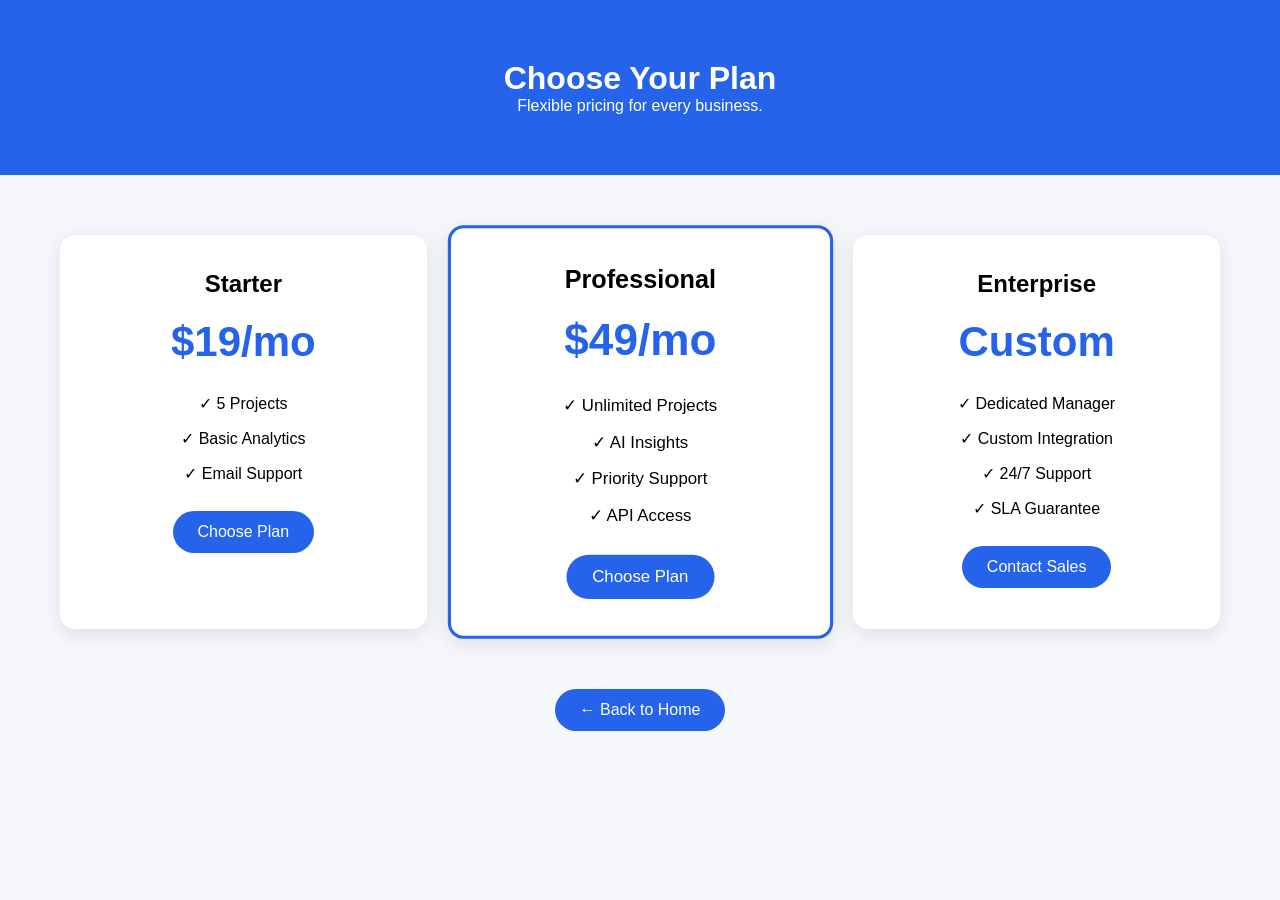
==== pricing.html @ 26aedcf0 "Create pricing.html" ====
<!DOCTYPE html>
<html lang="en">
<head>
<meta charset="UTF-8">
<meta name="viewport" content="width=device-width, initial-scale=1.0">
<title>Pricing | Nexora Solutions</title>

<style>
*{
    margin:0;
    padding:0;
    box-sizing:border-box;
    font-family:Arial,sans-serif;
}

body{
    background:#f5f7fa;
}

header{
    background:#2563eb;
    color:white;
    text-align:center;
    padding:60px 20px;
}

.pricing-container{
    max-width:1200px;
    margin:auto;
    padding:60px 20px;
    display:grid;
    grid-template-columns:repeat(auto-fit,minmax(280px,1fr));
    gap:30px;
}

.card{
    background:white;
    padding:35px;
    border-radius:15px;
    text-align:center;
    box-shadow:0 5px 20px rgba(0,0,0,0.1);
}

.card h2{
    margin-bottom:15px;
}

.price{
    font-size:42px;
    color:#2563eb;
    margin:20px 0;
    font-weight:bold;
}

ul{
    list-style:none;
    margin:20px 0;
}

ul li{
    padding:8px;
}

.btn{
    display:inline-block;
    background:#2563eb;
    color:white;
    padding:12px 25px;
    text-decoration:none;
    border-radius:25px;
}

.featured{
    transform:scale(1.05);
    border:3px solid #2563eb;
}

.back{
    text-align:center;
    margin-bottom:40px;
}
</style>
</head>
<body>

<header>
    <h1>Choose Your Plan</h1>
    <p>Flexible pricing for every business.</p>
</header>

<div class="pricing-container">

    <div class="card">
        <h2>Starter</h2>
        <div class="price">$19/mo</div>

        <ul>
            <li>✓ 5 Projects</li>
            <li>✓ Basic Analytics</li>
            <li>✓ Email Support</li>
        </ul>

        <a href="#" class="btn">Choose Plan</a>
    </div>

    <div class="card featured">
        <h2>Professional</h2>
        <div class="price">$49/mo</div>

        <ul>
            <li>✓ Unlimited Projects</li>
            <li>✓ AI Insights</li>
            <li>✓ Priority Support</li>
            <li>✓ API Access</li>
        </ul>

        <a href="#" class="btn">Choose Plan</a>
    </div>

    <div class="card">
        <h2>Enterprise</h2>
        <div class="price">Custom</div>

        <ul>
            <li>✓ Dedicated Manager</li>
            <li>✓ Custom Integration</li>
            <li>✓ 24/7 Support</li>
            <li>✓ SLA Guarantee</li>
        </ul>

        <a href="#" class="btn">Contact Sales</a>
    </div>

</div>

<div class="back">
    <a href="index.html" class="btn">← Back to Home</a>
</div>

</body>
</html>
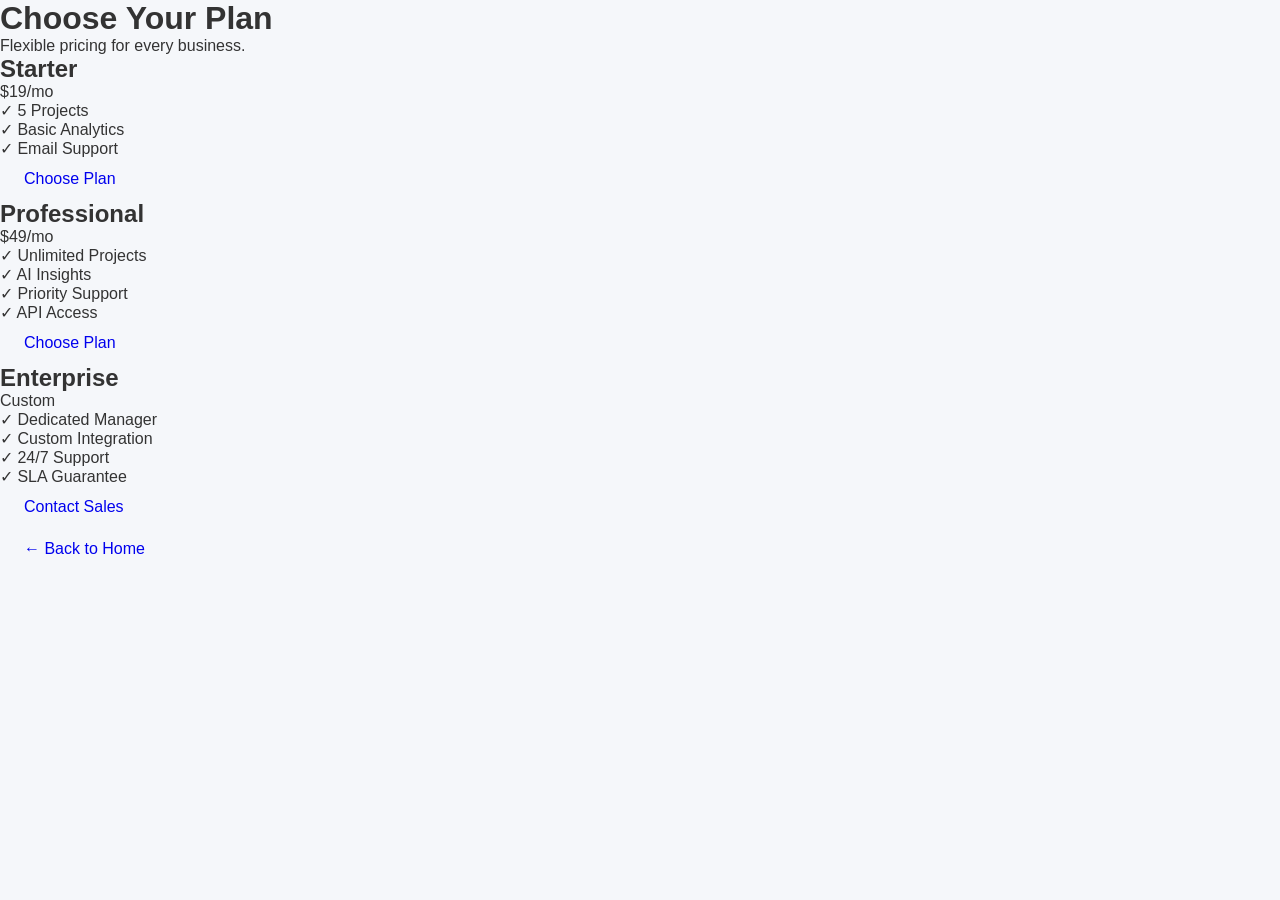
==== commit d7b8abe1: "Update pricing.html" ====
--- a/pricing.html
+++ b/pricing.html
@@ -2,84 +2,9 @@
 <html lang="en">
 <head>
 <meta charset="UTF-8">
-<meta name="viewport" content="width=device-width, initial-scale=1.0">
-<title>Pricing | Nexora Solutions</title>
+    <title>Nexora Solutions</title>
 
-<style>
-*{
-    margin:0;
-    padding:0;
-    box-sizing:border-box;
-    font-family:Arial,sans-serif;
-}
-
-body{
-    background:#f5f7fa;
-}
-
-header{
-    background:#2563eb;
-    color:white;
-    text-align:center;
-    padding:60px 20px;
-}
-
-.pricing-container{
-    max-width:1200px;
-    margin:auto;
-    padding:60px 20px;
-    display:grid;
-    grid-template-columns:repeat(auto-fit,minmax(280px,1fr));
-    gap:30px;
-}
-
-.card{
-    background:white;
-    padding:35px;
-    border-radius:15px;
-    text-align:center;
-    box-shadow:0 5px 20px rgba(0,0,0,0.1);
-}
-
-.card h2{
-    margin-bottom:15px;
-}
-
-.price{
-    font-size:42px;
-    color:#2563eb;
-    margin:20px 0;
-    font-weight:bold;
-}
-
-ul{
-    list-style:none;
-    margin:20px 0;
-}
-
-ul li{
-    padding:8px;
-}
-
-.btn{
-    display:inline-block;
-    background:#2563eb;
-    color:white;
-    padding:12px 25px;
-    text-decoration:none;
-    border-radius:25px;
-}
-
-.featured{
-    transform:scale(1.05);
-    border:3px solid #2563eb;
-}
-
-.back{
-    text-align:center;
-    margin-bottom:40px;
-}
-</style>
+    <link rel="stylesheet" href="css/style.css">
 </head>
 <body>
 
--- a/css/style.css
+++ b/css/style.css
@@ -0,0 +1,27 @@
+*{
+    margin:0;
+    padding:0;
+    box-sizing:border-box;
+}
+
+body{
+    font-family:Arial, sans-serif;
+    background:#f5f7fa;
+    color:#333;
+}
+
+.btn{
+    display:inline-block;
+    padding:12px 24px;
+    border-radius:25px;
+    text-decoration:none;
+}
+
+.btn-primary{
+    background:#2563eb;
+    color:white;
+}
+
+.btn-primary:hover{
+    background:#1d4ed8;
+}
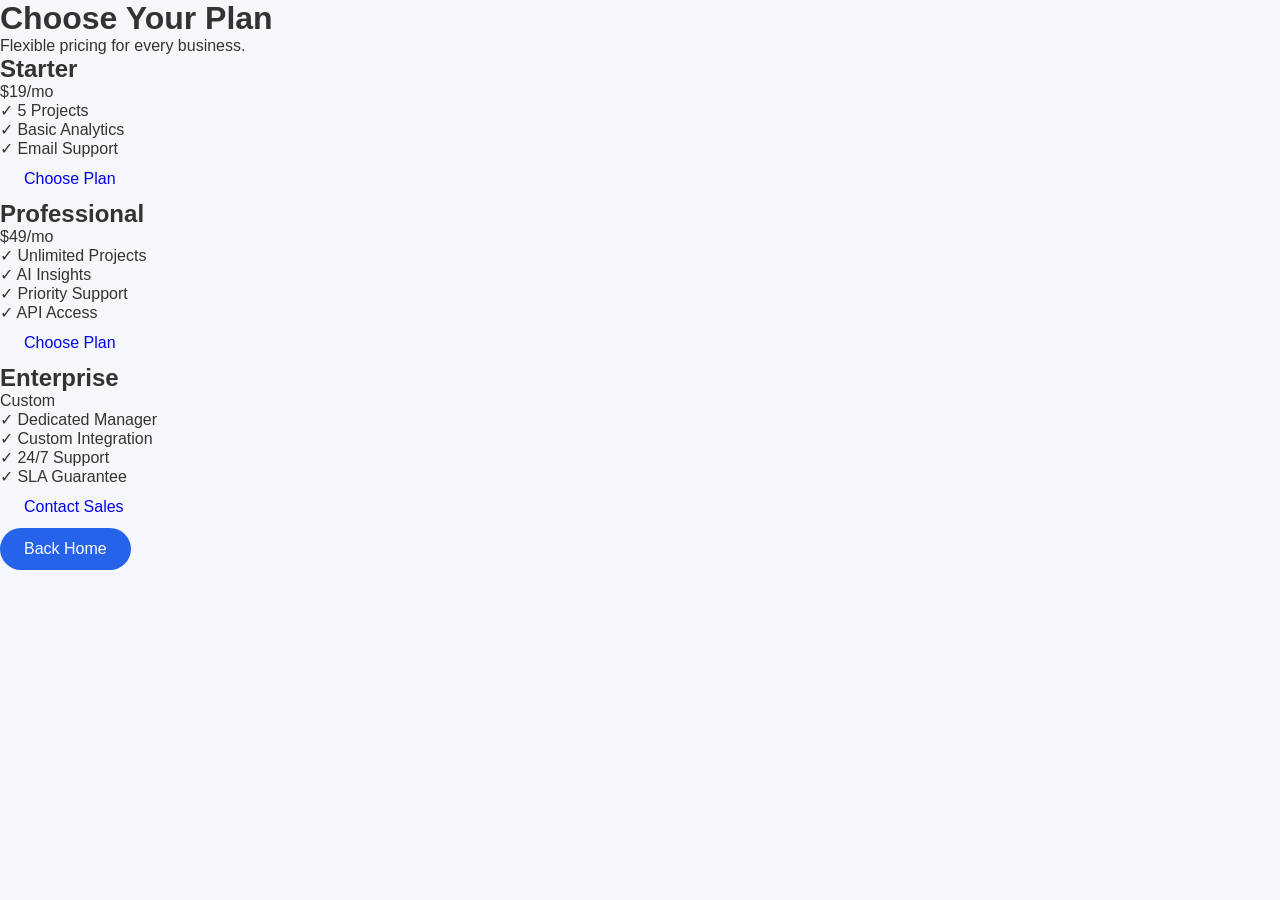
==== commit 72518b6b: "Update pricing.html" ====
--- a/pricing.html
+++ b/pricing.html
@@ -59,7 +59,9 @@
 </div>
 
 <div class="back">
-    <a href="index.html" class="btn">← Back to Home</a>
+    <a href="index.html" class="btn btn-primary">
+    Back Home
+</a>
 </div>
 
 </body>
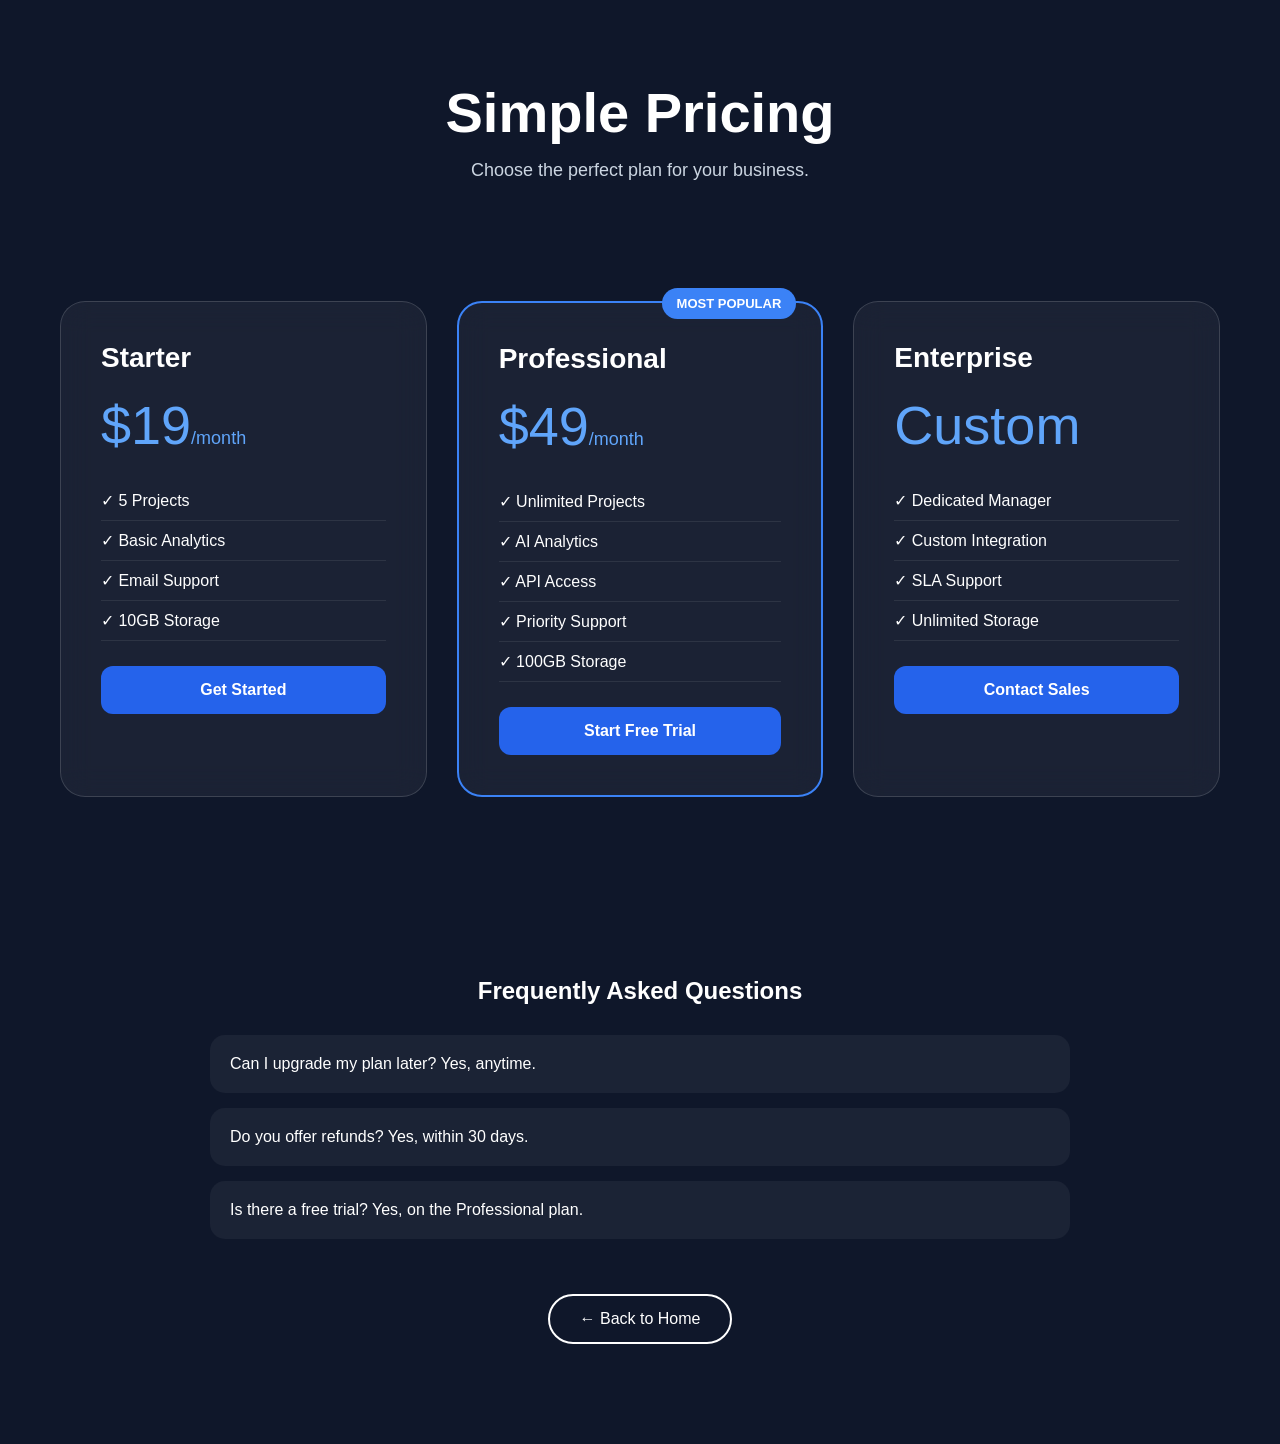
==== commit 1a80f284: "Update pricing.html" ====
--- a/pricing.html
+++ b/pricing.html
@@ -2,67 +2,250 @@
 <html lang="en">
 <head>
 <meta charset="UTF-8">
-    <title>Nexora Solutions</title>
-
-    <link rel="stylesheet" href="css/style.css">
+<meta name="viewport" content="width=device-width, initial-scale=1.0">
+
+<title>Pricing | Nexora Solutions</title>
+
+<link rel="stylesheet" href="css/style.css">
+
+<style>
+
+body{
+    background:#0f172a;
+    color:white;
+    font-family:'Segoe UI',sans-serif;
+}
+
+.hero{
+    text-align:center;
+    padding:80px 20px;
+}
+
+.hero h1{
+    font-size:56px;
+    margin-bottom:15px;
+}
+
+.hero p{
+    color:#cbd5e1;
+    font-size:18px;
+}
+
+.pricing-grid{
+    max-width:1200px;
+    margin:auto;
+    padding:40px 20px 80px;
+    display:grid;
+    grid-template-columns:repeat(auto-fit,minmax(320px,1fr));
+    gap:30px;
+}
+
+.card{
+    background:rgba(255,255,255,0.05);
+    backdrop-filter:blur(15px);
+    border:1px solid rgba(255,255,255,0.15);
+    border-radius:25px;
+    padding:40px;
+    transition:.3s;
+}
+
+.card:hover{
+    transform:translateY(-10px);
+}
+
+.popular{
+    border:2px solid #3b82f6;
+    position:relative;
+}
+
+.badge{
+    position:absolute;
+    top:-15px;
+    right:25px;
+    background:#3b82f6;
+    padding:8px 15px;
+    border-radius:30px;
+    font-size:13px;
+    font-weight:bold;
+}
+
+.plan{
+    font-size:28px;
+    font-weight:700;
+}
+
+.price{
+    font-size:54px;
+    margin:20px 0;
+    color:#60a5fa;
+}
+
+.price span{
+    font-size:18px;
+}
+
+ul{
+    list-style:none;
+    margin:25px 0;
+}
+
+ul li{
+    padding:10px 0;
+    border-bottom:1px solid rgba(255,255,255,0.08);
+}
+
+.choose-btn{
+    display:block;
+    width:100%;
+    text-align:center;
+    padding:15px;
+    border-radius:12px;
+    background:#2563eb;
+    color:white;
+    text-decoration:none;
+    font-weight:600;
+    transition:.3s;
+}
+
+.choose-btn:hover{
+    background:#1d4ed8;
+}
+
+.back-home{
+    display:inline-block;
+    margin-top:40px;
+    padding:14px 30px;
+    border:2px solid white;
+    border-radius:50px;
+    color:white;
+    text-decoration:none;
+}
+
+.back-home:hover{
+    background:white;
+    color:#2563eb;
+}
+
+.faq{
+    max-width:900px;
+    margin:80px auto;
+    padding:20px;
+}
+
+.faq h2{
+    text-align:center;
+    margin-bottom:30px;
+}
+
+.faq-item{
+    background:rgba(255,255,255,0.05);
+    padding:20px;
+    border-radius:15px;
+    margin-bottom:15px;
+}
+
+</style>
+
 </head>
 <body>
 
-<header>
-    <h1>Choose Your Plan</h1>
-    <p>Flexible pricing for every business.</p>
-</header>
-
-<div class="pricing-container">
+<section class="hero">
+    <h1>Simple Pricing</h1>
+    <p>Choose the perfect plan for your business.</p>
+</section>
+
+<section class="pricing-grid">
 
     <div class="card">
-        <h2>Starter</h2>
-        <div class="price">$19/mo</div>
+        <div class="plan">Starter</div>
+
+        <div class="price">
+            $19<span>/month</span>
+        </div>
 
         <ul>
             <li>✓ 5 Projects</li>
             <li>✓ Basic Analytics</li>
             <li>✓ Email Support</li>
+            <li>✓ 10GB Storage</li>
         </ul>
 
-        <a href="#" class="btn">Choose Plan</a>
-    </div>
-
-    <div class="card featured">
-        <h2>Professional</h2>
-        <div class="price">$49/mo</div>
+        <a href="#" class="choose-btn">
+            Get Started
+        </a>
+    </div>
+
+    <div class="card popular">
+
+        <div class="badge">
+            MOST POPULAR
+        </div>
+
+        <div class="plan">Professional</div>
+
+        <div class="price">
+            $49<span>/month</span>
+        </div>
 
         <ul>
             <li>✓ Unlimited Projects</li>
-            <li>✓ AI Insights</li>
+            <li>✓ AI Analytics</li>
+            <li>✓ API Access</li>
             <li>✓ Priority Support</li>
-            <li>✓ API Access</li>
+            <li>✓ 100GB Storage</li>
         </ul>
 
-        <a href="#" class="btn">Choose Plan</a>
+        <a href="#" class="choose-btn">
+            Start Free Trial
+        </a>
     </div>
 
     <div class="card">
-        <h2>Enterprise</h2>
-        <div class="price">Custom</div>
+
+        <div class="plan">Enterprise</div>
+
+        <div class="price">
+            Custom
+        </div>
 
         <ul>
             <li>✓ Dedicated Manager</li>
             <li>✓ Custom Integration</li>
-            <li>✓ 24/7 Support</li>
-            <li>✓ SLA Guarantee</li>
+            <li>✓ SLA Support</li>
+            <li>✓ Unlimited Storage</li>
         </ul>
 
-        <a href="#" class="btn">Contact Sales</a>
-    </div>
-
-</div>
-
-<div class="back">
-    <a href="index.html" class="btn btn-primary">
-    Back Home
-</a>
-</div>
+        <a href="#" class="choose-btn">
+            Contact Sales
+        </a>
+
+    </div>
+
+</section>
+
+<section class="faq">
+
+    <h2>Frequently Asked Questions</h2>
+
+    <div class="faq-item">
+        Can I upgrade my plan later? Yes, anytime.
+    </div>
+
+    <div class="faq-item">
+        Do you offer refunds? Yes, within 30 days.
+    </div>
+
+    <div class="faq-item">
+        Is there a free trial? Yes, on the Professional plan.
+    </div>
+
+    <div style="text-align:center;">
+        <a href="index.html" class="back-home">
+            ← Back to Home
+        </a>
+    </div>
+
+</section>
 
 </body>
 </html>
--- a/css/style.css
+++ b/css/style.css
@@ -25,3 +25,22 @@
 .btn-primary:hover{
     background:#1d4ed8;
 }
+.pricing-btn{
+    display:inline-block;
+    padding:14px 32px;
+    border:2px solid #ffffff;
+    border-radius:50px;
+    color:#ffffff;
+    text-decoration:none;
+    font-weight:600;
+    font-size:16px;
+    transition:all .3s ease;
+    margin:10px;
+}
+
+.pricing-btn:hover{
+    background:#ffffff;
+    color:#2563eb;
+    transform:translateY(-3px);
+    box-shadow:0 10px 25px rgba(255,255,255,0.3);
+}
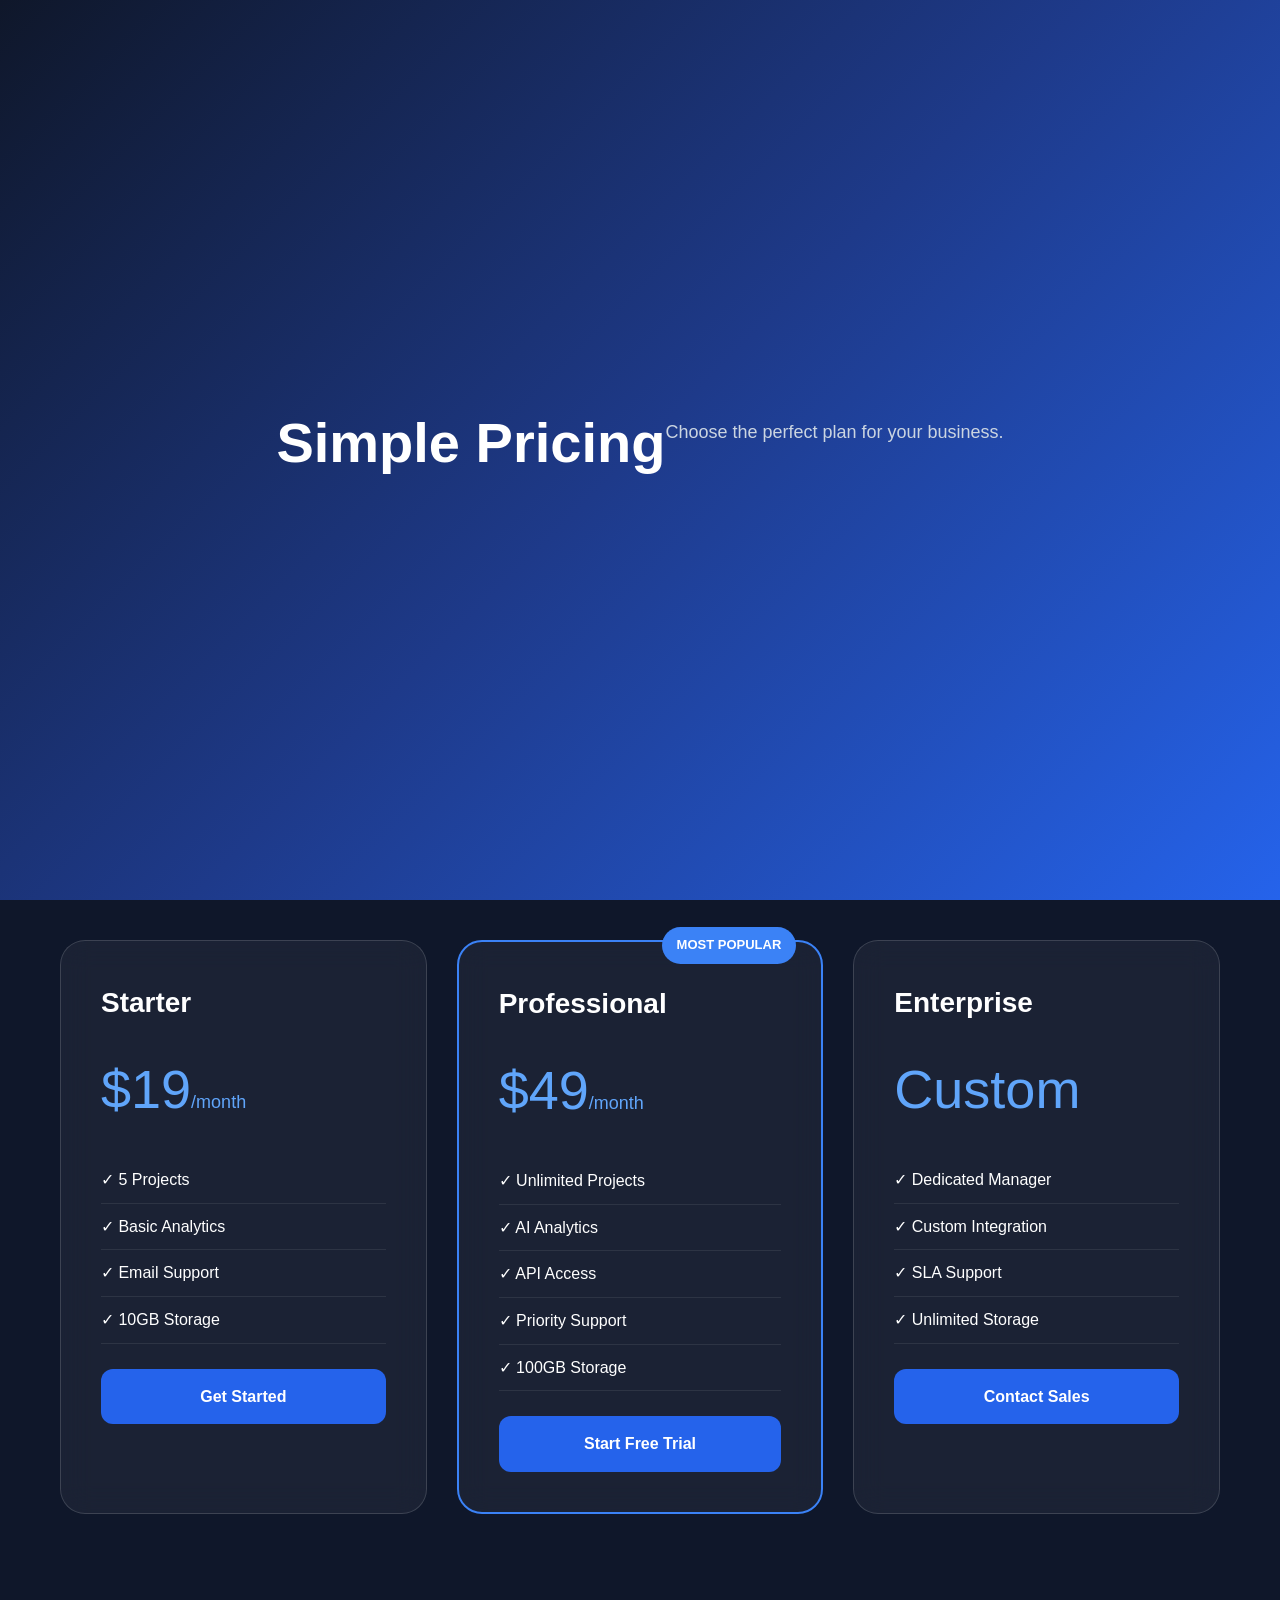
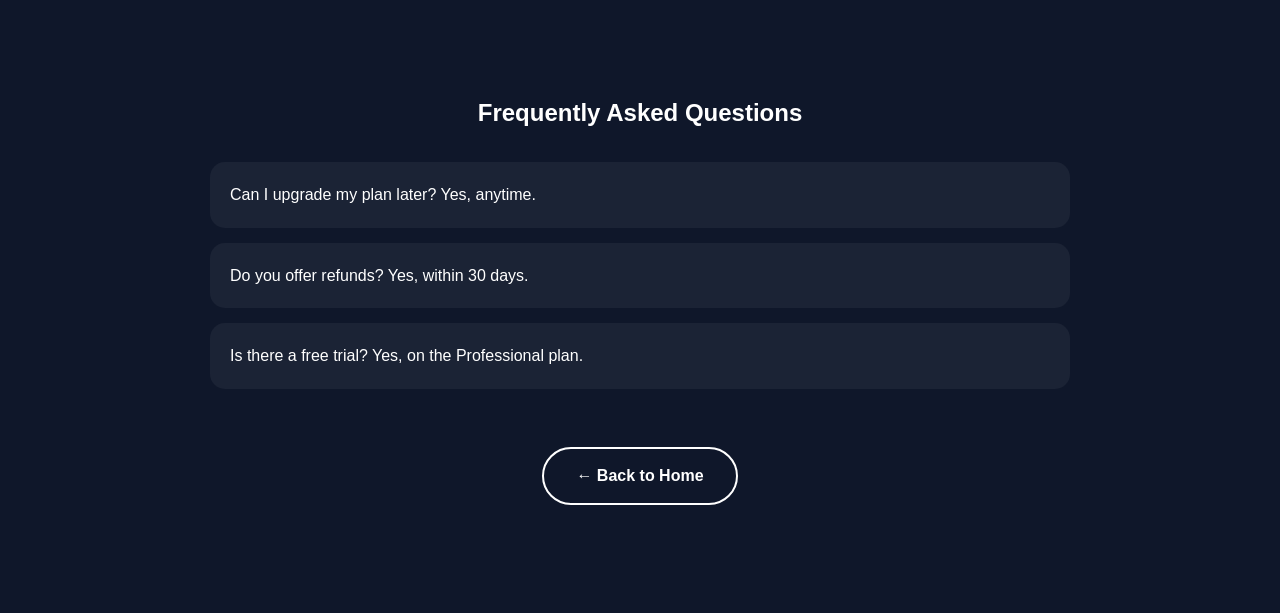
==== commit 1c3534f9: "Update pricing.html" ====
--- a/pricing.html
+++ b/pricing.html
@@ -239,11 +239,13 @@
         Is there a free trial? Yes, on the Professional plan.
     </div>
 
-    <div style="text-align:center;">
-        <a href="index.html" class="back-home">
-            ← Back to Home
-        </a>
-    </div>
+   <div style="text-align:center; margin-top:50px;">
+
+    <a href="index.html" class="btn btn-secondary">
+        ← Back to Home
+    </a>
+
+</div>
 
 </section>
 
--- a/css/style.css
+++ b/css/style.css
@@ -1,46 +1,394 @@
+/* =========================
+   GLOBAL STYLES
+========================= */
+
 *{
     margin:0;
     padding:0;
     box-sizing:border-box;
 }
 
+html{
+    scroll-behavior:smooth;
+}
+
 body{
-    font-family:Arial, sans-serif;
-    background:#f5f7fa;
-    color:#333;
-}
+    font-family:'Segoe UI',sans-serif;
+    background:#0f172a;
+    color:#ffffff;
+    line-height:1.6;
+}
+
+/* =========================
+   NAVBAR
+========================= */
+
+.navbar{
+    width:100%;
+    padding:20px 8%;
+    display:flex;
+    justify-content:space-between;
+    align-items:center;
+    position:fixed;
+    top:0;
+    z-index:1000;
+    background:rgba(15,23,42,0.9);
+    backdrop-filter:blur(12px);
+}
+
+.logo{
+    font-size:28px;
+    font-weight:700;
+    color:#ffffff;
+}
+
+.nav-links a{
+    color:white;
+    text-decoration:none;
+    margin-left:25px;
+    transition:.3s;
+}
+
+.nav-links a:hover{
+    color:#60a5fa;
+}
+
+/* =========================
+   HERO SECTION
+========================= */
+
+.hero{
+    min-height:100vh;
+    display:flex;
+    justify-content:center;
+    align-items:center;
+    text-align:center;
+    padding:120px 20px;
+    background:linear-gradient(
+        135deg,
+        #0f172a,
+        #1e3a8a,
+        #2563eb
+    );
+}
+
+.hero-content{
+    max-width:800px;
+}
+
+.hero h1{
+    font-size:64px;
+    margin-bottom:20px;
+}
+
+.hero p{
+    font-size:20px;
+    color:#dbeafe;
+    margin-bottom:35px;
+}
+
+/* =========================
+   BUTTONS
+========================= */
 
 .btn{
     display:inline-block;
-    padding:12px 24px;
-    border-radius:25px;
-    text-decoration:none;
-}
-
-.btn-primary{
-    background:#2563eb;
-    color:white;
-}
-
-.btn-primary:hover{
-    background:#1d4ed8;
-}
-.pricing-btn{
-    display:inline-block;
     padding:14px 32px;
-    border:2px solid #ffffff;
     border-radius:50px;
-    color:#ffffff;
     text-decoration:none;
     font-weight:600;
     font-size:16px;
+    margin:8px;
     transition:all .3s ease;
-    margin:10px;
-}
-
-.pricing-btn:hover{
+}
+
+.btn-primary{
+    background:#2563eb;
+    color:#ffffff;
+    border:2px solid #2563eb;
+}
+
+.btn-primary:hover{
+    background:#1d4ed8;
+    border-color:#1d4ed8;
+    transform:translateY(-3px);
+    box-shadow:0 10px 25px rgba(37,99,235,.35);
+}
+
+.btn-secondary{
+    background:transparent;
+    color:#ffffff;
+    border:2px solid #ffffff;
+}
+
+.btn-secondary:hover{
     background:#ffffff;
     color:#2563eb;
     transform:translateY(-3px);
-    box-shadow:0 10px 25px rgba(255,255,255,0.3);
-}
+    box-shadow:0 10px 25px rgba(255,255,255,.25);
+}
+
+/* =========================
+   FEATURES
+========================= */
+
+.features{
+    padding:100px 8%;
+}
+
+.section-title{
+    text-align:center;
+    margin-bottom:60px;
+}
+
+.section-title h2{
+    font-size:42px;
+}
+
+.feature-grid{
+    display:grid;
+    grid-template-columns:repeat(auto-fit,minmax(280px,1fr));
+    gap:30px;
+}
+
+.feature-card{
+    background:rgba(255,255,255,0.05);
+    backdrop-filter:blur(12px);
+    border:1px solid rgba(255,255,255,0.1);
+    padding:35px;
+    border-radius:20px;
+    transition:.3s;
+}
+
+.feature-card:hover{
+    transform:translateY(-10px);
+}
+
+.feature-card h3{
+    margin-bottom:15px;
+    color:#60a5fa;
+}
+
+/* =========================
+   STATS SECTION
+========================= */
+
+.stats{
+    padding:80px 8%;
+}
+
+.stats-grid{
+    display:grid;
+    grid-template-columns:repeat(auto-fit,minmax(220px,1fr));
+    gap:25px;
+}
+
+.stat-box{
+    text-align:center;
+    padding:30px;
+    background:rgba(255,255,255,0.05);
+    border-radius:20px;
+}
+
+.stat-box h3{
+    font-size:42px;
+    color:#60a5fa;
+}
+
+/* =========================
+   PRICING PAGE
+========================= */
+
+.pricing-hero{
+    text-align:center;
+    padding:140px 20px 60px;
+}
+
+.pricing-hero h1{
+    font-size:60px;
+    margin-bottom:15px;
+}
+
+.pricing-hero p{
+    color:#cbd5e1;
+}
+
+.pricing-grid{
+    max-width:1200px;
+    margin:auto;
+    padding:40px 20px 80px;
+    display:grid;
+    grid-template-columns:repeat(auto-fit,minmax(320px,1fr));
+    gap:30px;
+}
+
+.pricing-card{
+    background:rgba(255,255,255,0.05);
+    backdrop-filter:blur(15px);
+    border:1px solid rgba(255,255,255,0.12);
+    border-radius:25px;
+    padding:40px;
+    transition:.3s;
+    position:relative;
+}
+
+.pricing-card:hover{
+    transform:translateY(-10px);
+}
+
+.popular{
+    border:2px solid #3b82f6;
+}
+
+.badge{
+    position:absolute;
+    top:-15px;
+    right:25px;
+    background:#3b82f6;
+    padding:8px 16px;
+    border-radius:30px;
+    font-size:12px;
+    font-weight:bold;
+}
+
+.plan-name{
+    font-size:28px;
+    font-weight:700;
+}
+
+.price{
+    font-size:54px;
+    margin:20px 0;
+    color:#60a5fa;
+}
+
+.price span{
+    font-size:18px;
+}
+
+.pricing-card ul{
+    list-style:none;
+    margin:25px 0;
+}
+
+.pricing-card ul li{
+    padding:12px 0;
+    border-bottom:1px solid rgba(255,255,255,0.08);
+}
+
+.choose-btn{
+    width:100%;
+    display:block;
+    text-align:center;
+    background:#2563eb;
+    color:white;
+    padding:15px;
+    border-radius:12px;
+    text-decoration:none;
+    font-weight:600;
+    margin-top:20px;
+}
+
+.choose-btn:hover{
+    background:#1d4ed8;
+}
+
+/* =========================
+   FAQ
+========================= */
+
+.faq{
+    max-width:900px;
+    margin:auto;
+    padding:60px 20px 100px;
+}
+
+.faq h2{
+    text-align:center;
+    margin-bottom:30px;
+}
+
+.faq-item{
+    background:rgba(255,255,255,0.05);
+    border-radius:15px;
+    padding:20px;
+    margin-bottom:15px;
+}
+
+/* =========================
+   CONTACT
+========================= */
+
+.contact{
+    padding:100px 8%;
+    text-align:center;
+}
+
+.contact-form{
+    max-width:700px;
+    margin:auto;
+}
+
+.contact-form input,
+.contact-form textarea{
+    width:100%;
+    padding:15px;
+    margin-bottom:15px;
+    border:none;
+    border-radius:10px;
+    background:rgba(255,255,255,0.08);
+    color:white;
+}
+
+.contact-form button{
+    width:100%;
+    padding:15px;
+    border:none;
+    border-radius:10px;
+    background:#2563eb;
+    color:white;
+    font-weight:600;
+    cursor:pointer;
+}
+
+/* =========================
+   FOOTER
+========================= */
+
+footer{
+    text-align:center;
+    padding:30px;
+    border-top:1px solid rgba(255,255,255,0.1);
+    color:#cbd5e1;
+}
+
+/* =========================
+   RESPONSIVE
+========================= */
+
+@media(max-width:768px){
+
+    .hero h1{
+        font-size:42px;
+    }
+
+    .pricing-hero h1{
+        font-size:42px;
+    }
+
+    .navbar{
+        flex-direction:column;
+    }
+
+    .nav-links{
+        margin-top:15px;
+    }
+
+    .nav-links a{
+        margin:0 10px;
+    }
+
+    .price{
+        font-size:42px;
+    }
+}
